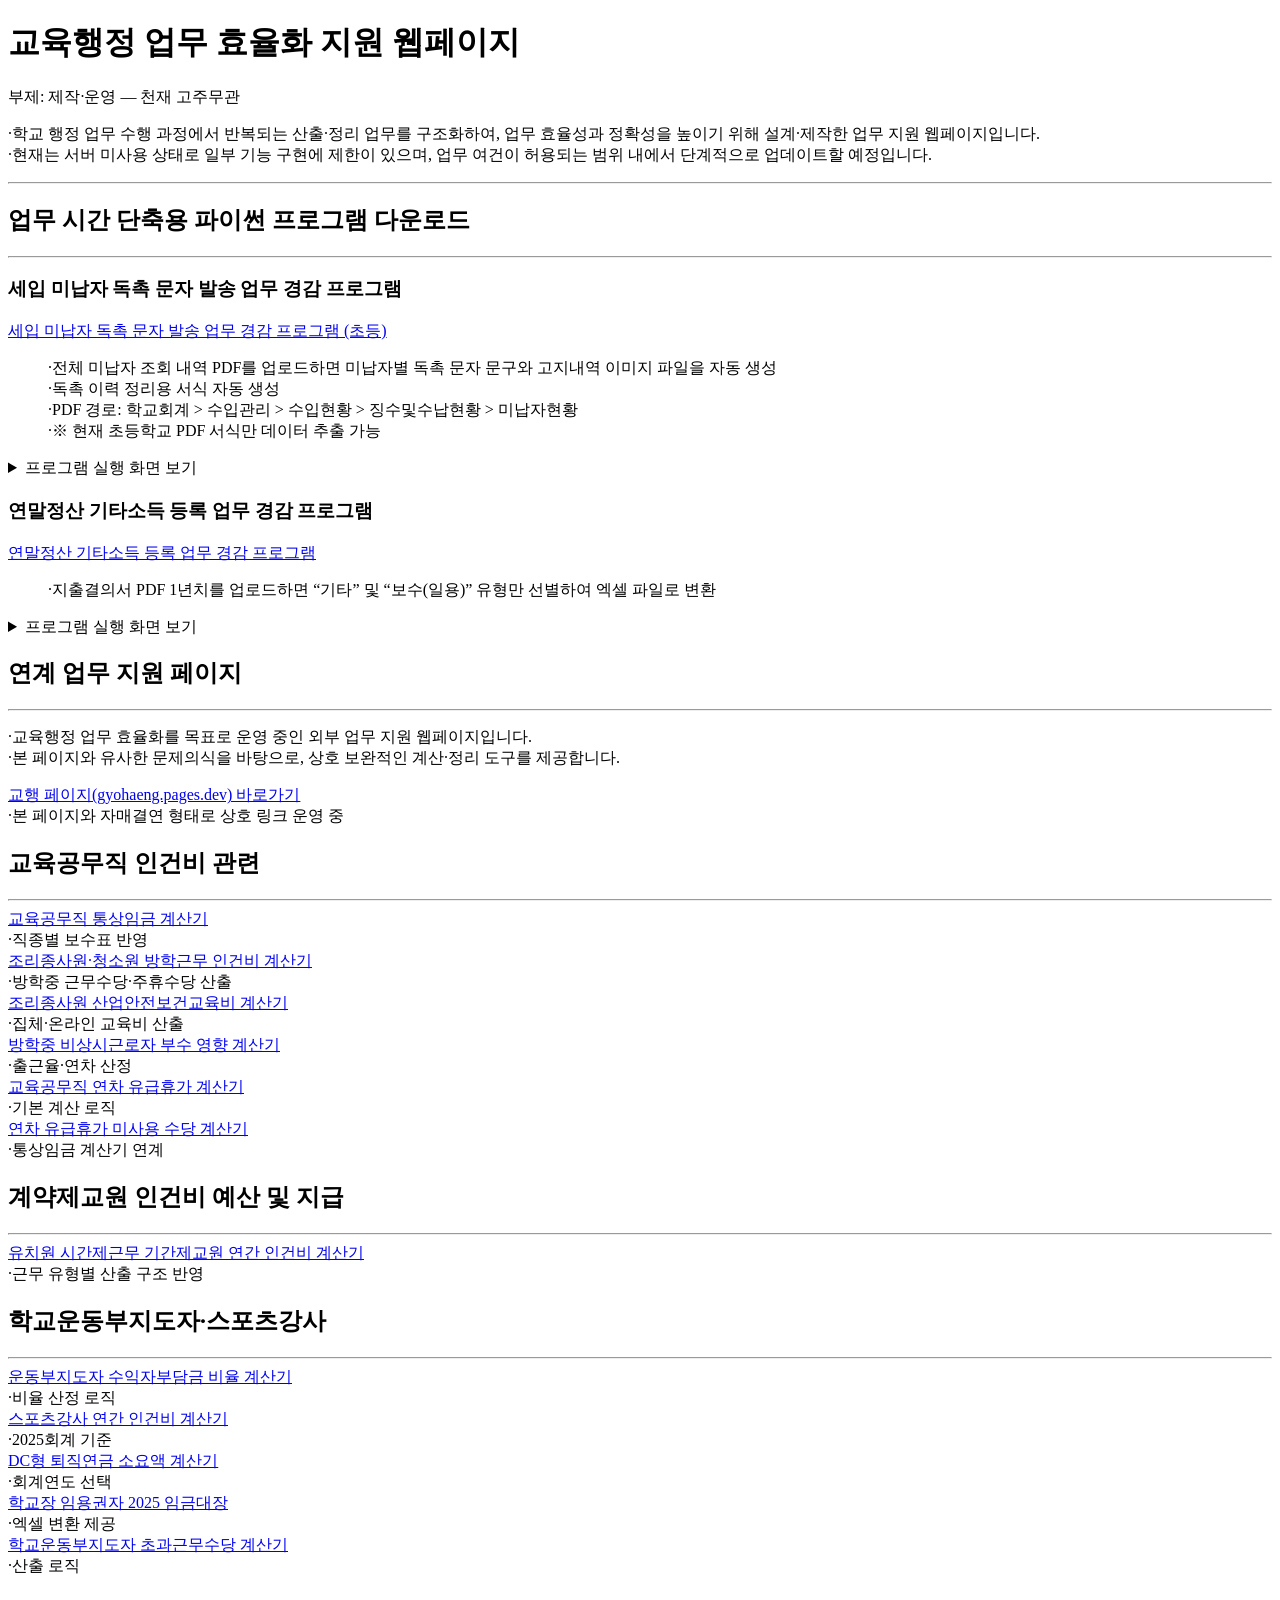
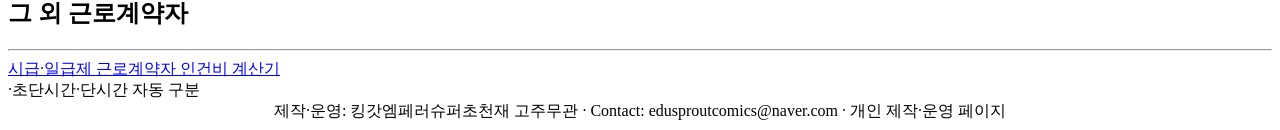
==== index.html @ b632eb67 "Update index.html" ====
<!doctype html>
<html lang="ko">
<head>
  <meta charset="utf-8" />
  <meta name="viewport" content="width=device-width, initial-scale=1" />
  <meta name="color-scheme" content="light" />
  <title>교육행정 업무 효율화 지원 웹페이지</title>

  <link rel="icon" href="/static/favicon.ico" />
  <link rel="stylesheet" href="/static/style.css" />
</head>

<body>
<main class="container">

  <h1>교육행정 업무 효율화 지원 웹페이지</h1>
  <p class="subtitle">부제: 제작·운영 — 천재 고주무관</p>

  <p class="muted">
    ·학교 행정 업무 수행 과정에서 반복되는 산출·정리 업무를 구조화하여, 업무 효율성과 정확성을 높이기 위해 설계·제작한 업무 지원 웹페이지입니다.<br/>
    ·현재는 서버 미사용 상태로 일부 기능 구현에 제한이 있으며, 업무 여건이 허용되는 범위 내에서 단계적으로 업데이트할 예정입니다.<br/>
  </p>

  <hr/>

  <!-- ========================= 다운로드 섹션 ========================= -->
  <section class="section dl-section">
    <h2 class="local-h2">업무 시간 단축용 파이썬 프로그램 다운로드</h2>
    <hr/>

    <div class="tool-grid">

      <!-- 카드 1 : 세입 미납자 독촉 -->
      <article class="tool-card">
        <header class="tool-head">
          <h3 class="tool-title">세입 미납자 독촉 문자 발송 업무 경감 프로그램</h3>
        </header>

        <a class="btn primary tool-btn" id="downloadUnpaid" href="#" download>
          세입 미납자 독촉 문자 발송 업무 경감 프로그램 (초등)
        </a>

        <div class="tool-body">
          <ul class="tool-list">
            ·전체 미납자 조회 내역 PDF를 업로드하면 미납자별 독촉 문자 문구와 고지내역 이미지 파일을 자동 생성<br/>
            ·독촉 이력 정리용 서식 자동 생성<br/>
            ·PDF 경로: 학교회계 &gt; 수입관리 &gt; 수입현황 &gt; 징수및수납현황 &gt; 미납자현황<br/>
            ·※ 현재 초등학교 PDF 서식만 데이터 추출 가능<br/>
          </ul>

          <details class="shot-details">
            <summary class="shot-summary">프로그램 실행 화면 보기</summary>
            <figure class="tool-shot">
              <img src="/static/program_unpaid_tool_02.jpg" alt="미납자 독촉 문자 생성 화면" class="tool-thumb" loading="lazy" /><br/>
              <img src="/static/program_unpaid_tool_03.jpg" alt="엑셀 문구 생성 화면" class="tool-thumb" loading="lazy" /><br/>
              <img src="/static/program_unpaid_tool_04.jpg" alt="미납 고지서 이미지 생성 화면" class="tool-thumb" loading="lazy" />
            </figure>
          </details>
        </div>
      </article>

      <!-- 카드 2 : 기타소득 -->
      <article class="tool-card">
        <header class="tool-head">
          <h3 class="tool-title">연말정산 기타소득 등록 업무 경감 프로그램</h3>
        </header>

        <a class="btn primary tool-btn" id="downloadExpense" href="#" download>
          연말정산 기타소득 등록 업무 경감 프로그램
        </a>

        <div class="tool-body">
          <ul class="tool-list">
            ·지출결의서 PDF 1년치를 업로드하면 “기타” 및 “보수(일용)” 유형만 선별하여 엑셀 파일로 변환<br/>
          </ul>

          <details class="shot-details">
            <summary class="shot-summary">프로그램 실행 화면 보기</summary>
            <figure class="tool-shot">
              <img src="/static/program_pdf_to_excel_01.jpg" alt="기타소득 PDF 엑셀 변환 실행 화면" class="tool-thumb" loading="lazy" />
            </figure>
          </details>
        </div>
      </article>

    </div>

    <script>
      const UNPAID_URL =
        "https://github.com/comicshaey/filedownloadhaey/releases/download/pdf-to-png/unpaid_tool.exe";

      const EXPENSE_URL =
        "https://github.com/comicshaey/filedownloadhaey/releases/download/pdf-to-excel/expense_pdf_to_excel_data_v260117.exe.exe";

      window.addEventListener("DOMContentLoaded", () => {
        const unpaid = document.getElementById("downloadUnpaid");
        const expense = document.getElementById("downloadExpense");
        if (unpaid) unpaid.href = UNPAID_URL;
        if (expense) expense.href = EXPENSE_URL;
      });
    </script>
  </section>

  <!-- ========================= 자매 사이트 ========================= -->
  <section class="section">
    <h2 class="local-h2">연계 업무 지원 페이지</h2>
    <hr/>

    <p class="muted">
      ·교육행정 업무 효율화를 목표로 운영 중인 외부 업무 지원 웹페이지입니다.<br/>
      ·본 페이지와 유사한 문제의식을 바탕으로, 상호 보완적인 계산·정리 도구를 제공합니다.
    </p>

    <a
      class="btn"
      href="https://gyohaeng.pages.dev"
      target="_blank"
      rel="noopener noreferrer"
    >
      교행 페이지(gyohaeng.pages.dev) 바로가기
    </a>

    <div class="btn-desc">
      ·본 페이지와 자매결연 형태로 상호 링크 운영 중
    </div>
  </section>

  <!-- ========================= 본문 계산기 섹션 ========================= -->

  <section class="section">
    <h2 class="local-h2">교육공무직 인건비 관련</h2>
    <hr/>

    <div>
      <a class="btn" href="/ordinary-wage/">교육공무직 통상임금 계산기</a>
      <div class="btn-desc">·직종별 보수표 반영</div>
    </div>

    <div>
      <a class="btn" href="/vacation-weekly-holiday-wage/">조리종사원·청소원 방학근무 인건비 계산기</a>
      <div class="btn-desc">·방학중 근무수당·주휴수당 산출</div>
    </div>

    <div>
      <a class="btn" href="/cook-industrial-safety-education-pay/">조리종사원 산업안전보건교육비 계산기</a>
      <div class="btn-desc">·집체·온라인 교육비 산출</div>
    </div>

    <div>
      <a class="btn" href="/effect-of-working-during-vacation/">방학중 비상시근로자 부수 영향 계산기</a>
      <div class="btn-desc">·출근율·연차 산정</div>
    </div>

    <div>
      <a class="btn" href="/annual-leave/">교육공무직 연차 유급휴가 계산기</a>
      <div class="btn-desc">·기본 계산 로직</div>
    </div>

    <div>
      <a class="btn" href="/annual-leave-pay/">연차 유급휴가 미사용 수당 계산기</a>
      <div class="btn-desc">·통상임금 계산기 연계</div>
    </div>
  </section>

  <section class="section">
    <h2 class="local-h2">계약제교원 인건비 예산 및 지급</h2>
    <hr/>
    <a class="btn" href="/preschool-parttime-contract-teacher/">
      유치원 시간제근무 기간제교원 연간 인건비 계산기
    </a>
    <div class="btn-desc">·근무 유형별 산출 구조 반영</div>
  </section>

  <section class="section">
    <h2 class="local-h2">학교운동부지도자·스포츠강사</h2>
    <hr/>

    <div>
      <a class="btn" href="/user-fee-ratio/">운동부지도자 수익자부담금 비율 계산기</a>
      <div class="btn-desc">·비율 산정 로직</div>
    </div>

    <div>
      <a class="btn" href="/sports-contract-teacher-budget-calculator/">스포츠강사 연간 인건비 계산기</a>
      <div class="btn-desc">·2025회계 기준</div>
    </div>

    <div>
      <a class="btn" href="/dc-retirement/">DC형 퇴직연금 소요액 계산기</a>
      <div class="btn-desc">·회계연도 선택</div>
    </div>

    <div>
      <a class="btn" href="/wage-ledger-2025/">학교장 임용권자 2025 임금대장</a>
      <div class="btn-desc">·엑셀 변환 제공</div>
    </div>

    <div>
      <a class="btn" href="/coach-ot/">학교운동부지도자 초과근무수당 계산기</a>
      <div class="btn-desc">·산출 로직</div>
    </div>
  </section>

  <section class="section">
    <h2 class="local-h2">그 외 근로계약자</h2>
    <hr/>
    <div>
      <a class="btn" href="/parttime-wage-calculator/">시급·일급제 근로계약자 인건비 계산기</a>
      <div class="btn-desc">·초단시간·단시간 자동 구분</div>
    </div>
  </section>

</main>

<footer class="site-footer">
  <div class="shell" style="text-align:center;">
    제작·운영: 킹갓엠페러슈퍼초천재 고주무관 · Contact: edusproutcomics@naver.com · 개인 제작·운영 페이지
  </div>
</footer>

<script src="/static/disable-copy.js"></script>
<script src="/static/global-loader.js?v=1"></script>
</body>
</html>
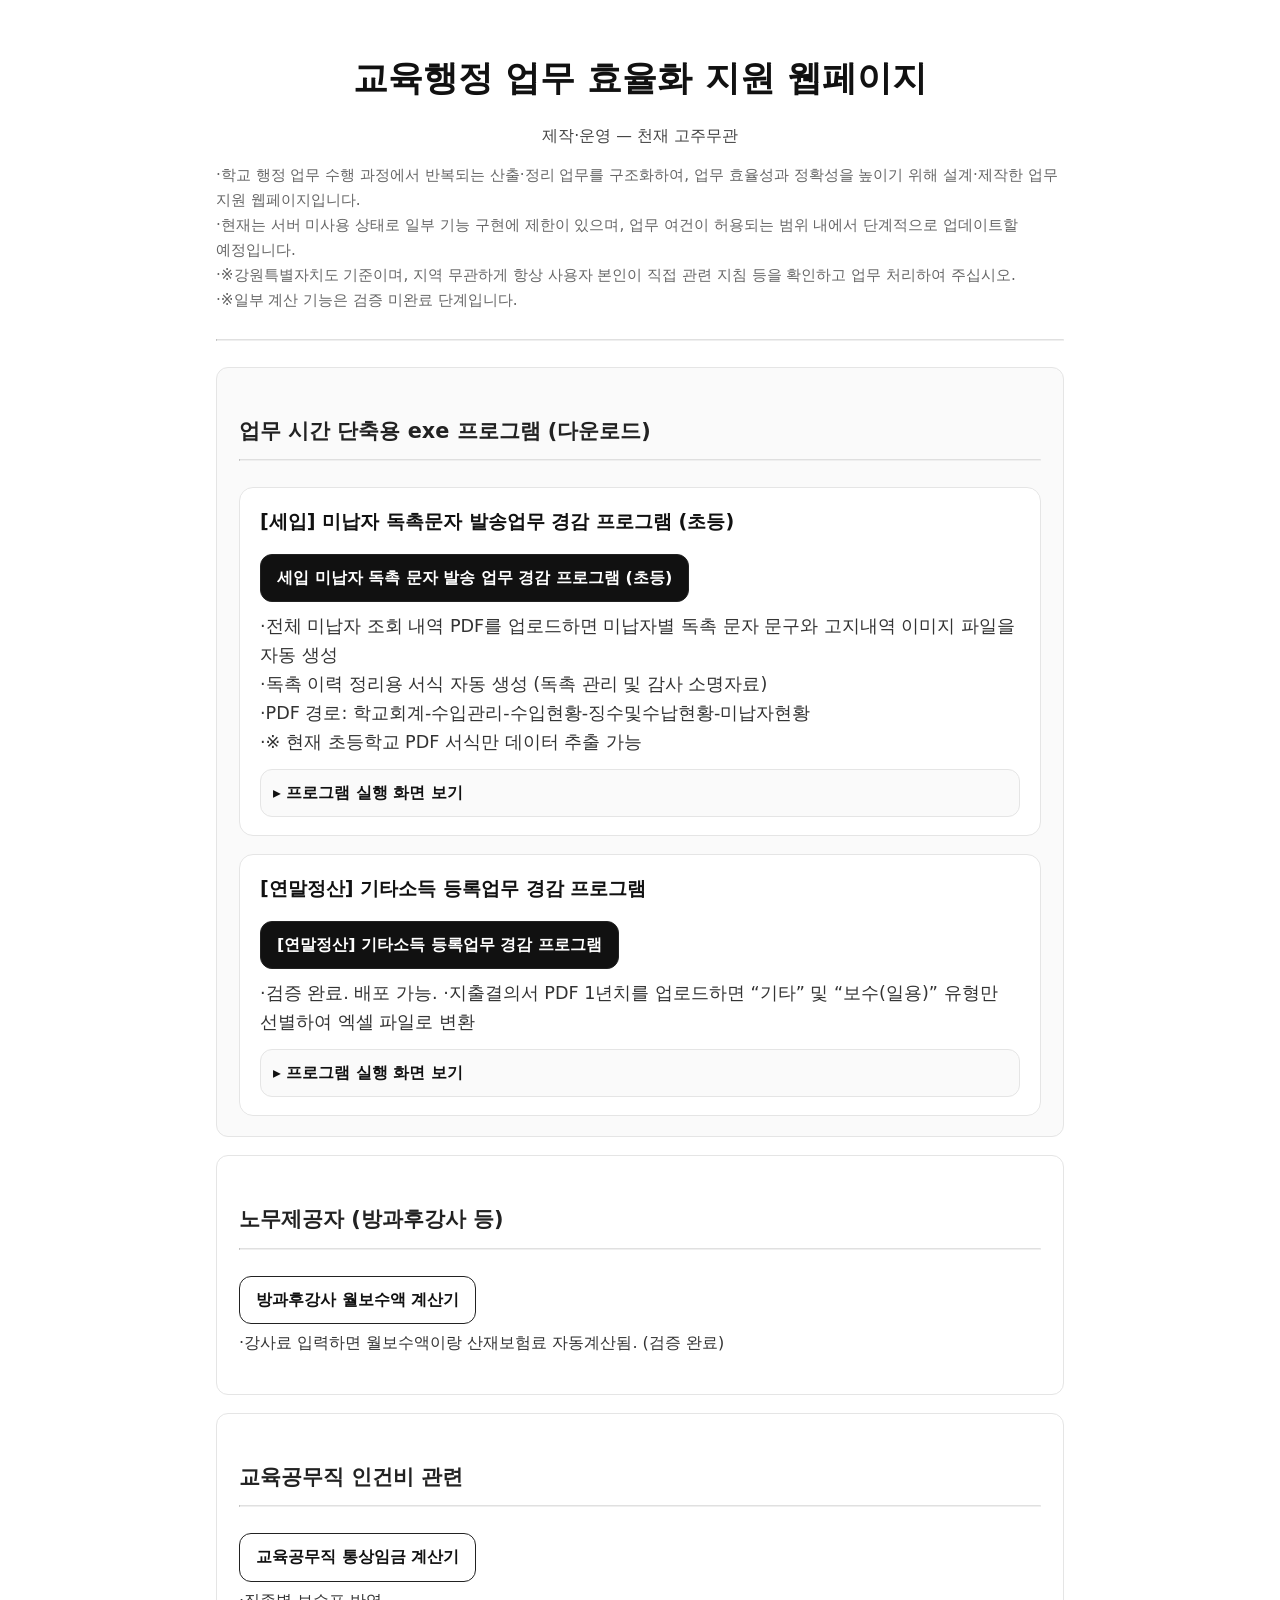
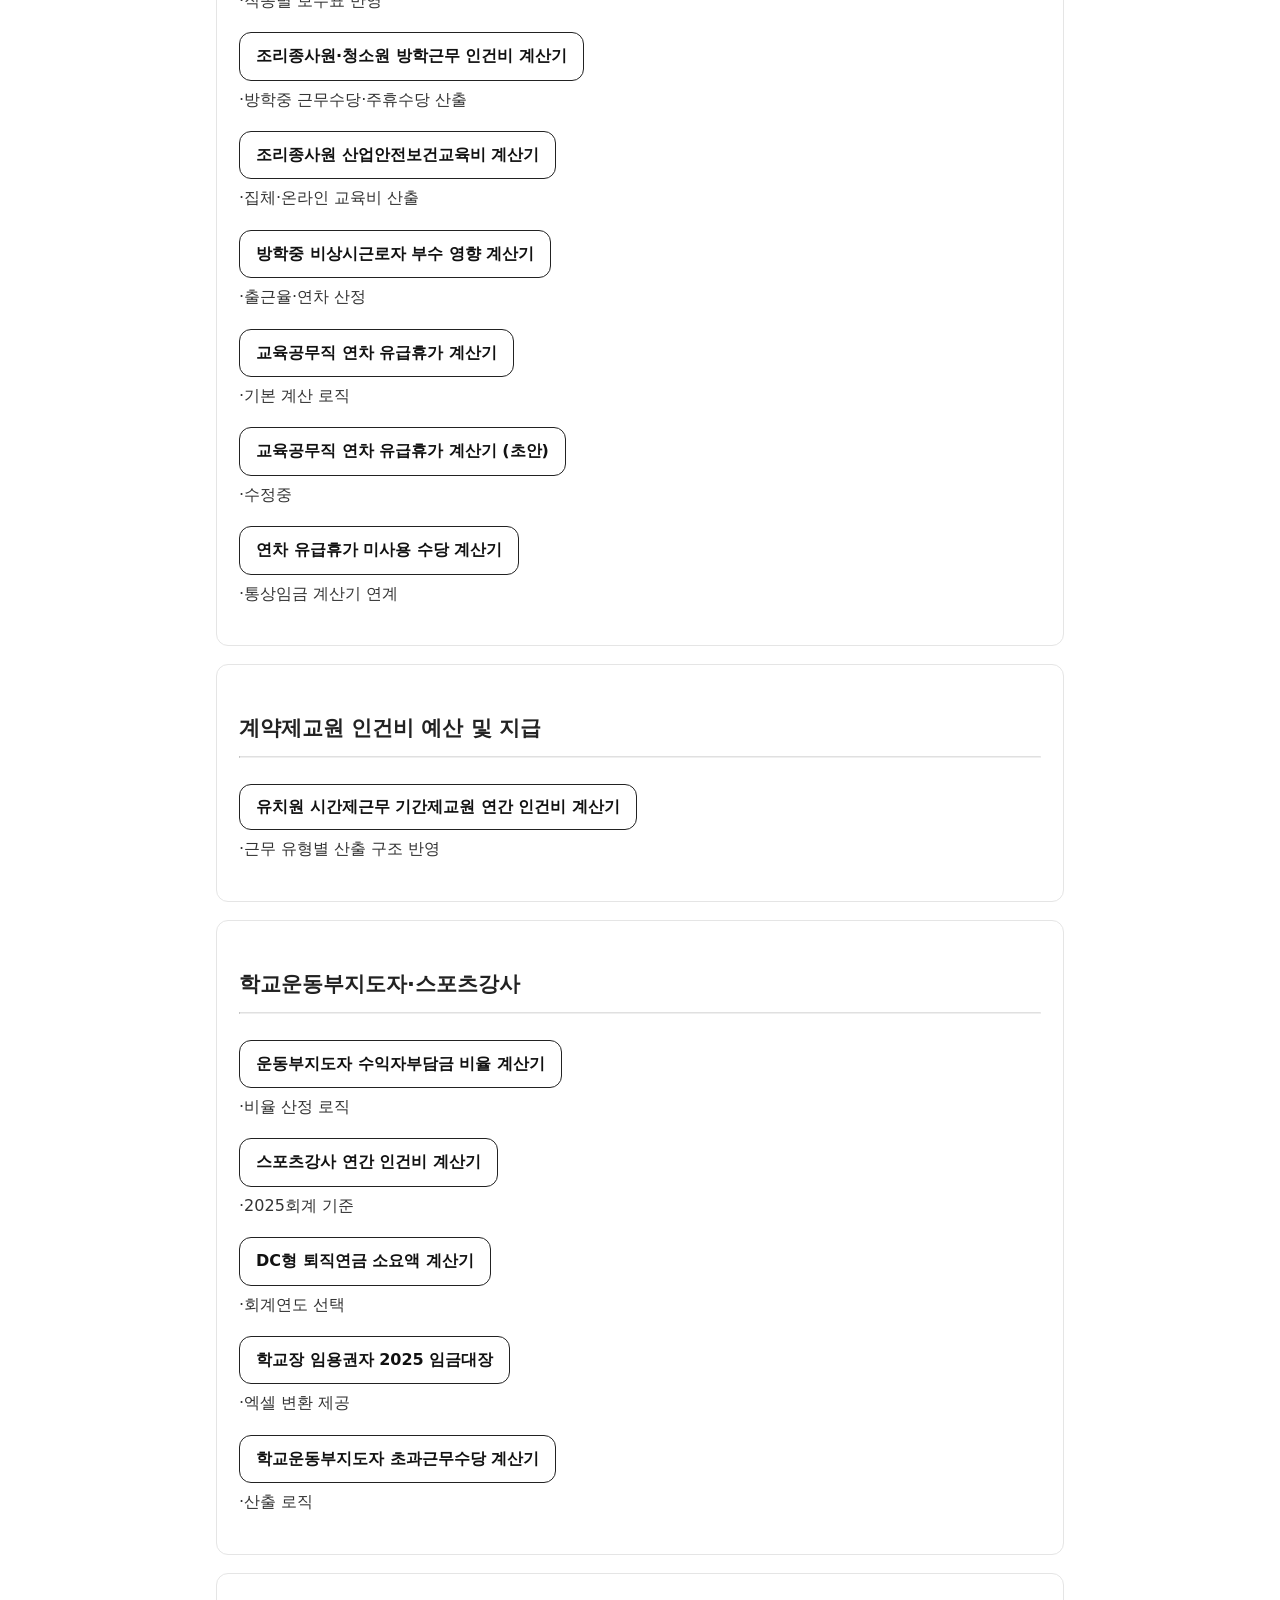
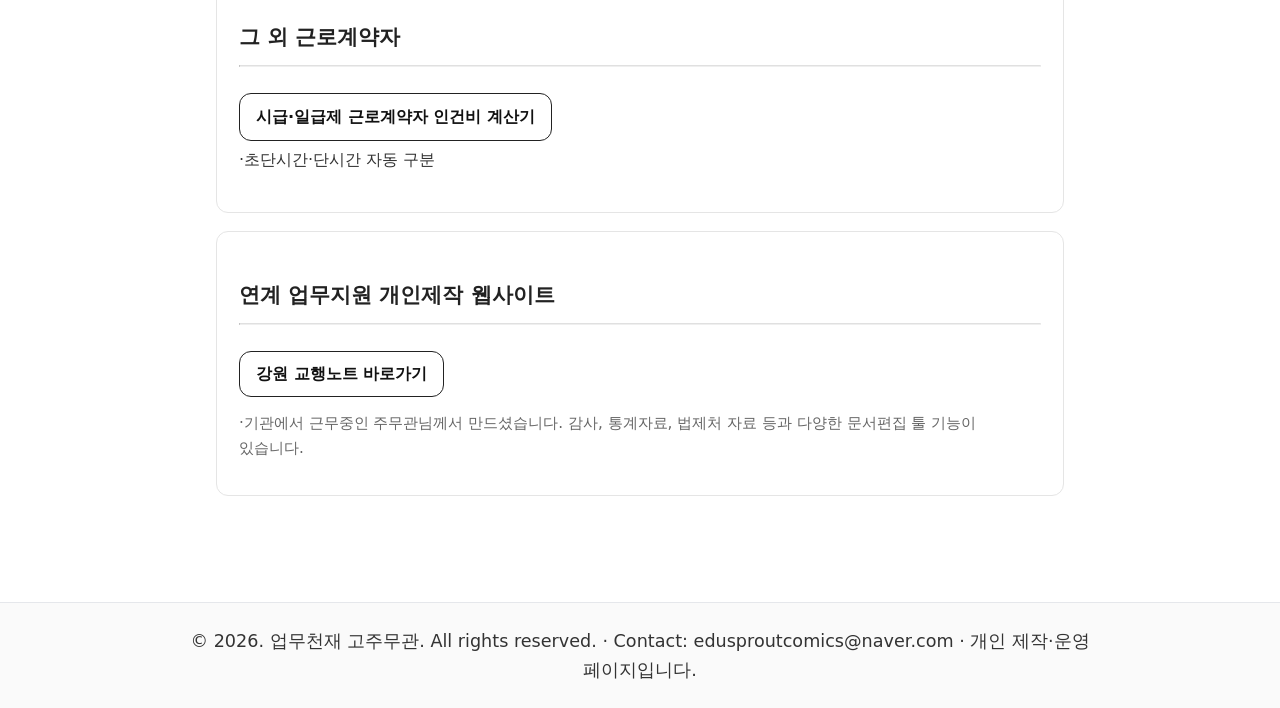
==== commit c2eafb77: "Add files via upload" ====
--- a/index.html
+++ b/index.html
@@ -14,18 +14,20 @@
 <main class="container">
 
   <h1>교육행정 업무 효율화 지원 웹페이지</h1>
-  <p class="subtitle">부제: 제작·운영 — 천재 고주무관</p>
+  <p class="subtitle">제작·운영 — 천재 고주무관</p>
 
   <p class="muted">
     ·학교 행정 업무 수행 과정에서 반복되는 산출·정리 업무를 구조화하여, 업무 효율성과 정확성을 높이기 위해 설계·제작한 업무 지원 웹페이지입니다.<br/>
     ·현재는 서버 미사용 상태로 일부 기능 구현에 제한이 있으며, 업무 여건이 허용되는 범위 내에서 단계적으로 업데이트할 예정입니다.<br/>
+    ·※강원특별자치도 기준이며, 지역 무관하게 항상 사용자 본인이 직접 관련 지침 등을 확인하고 업무 처리하여 주십시오. <br/>
+    ·※일부 계산 기능은 검증 미완료 단계입니다.
   </p>
 
   <hr/>
 
   <!-- ========================= 다운로드 섹션 ========================= -->
   <section class="section dl-section">
-    <h2 class="local-h2">업무 시간 단축용 파이썬 프로그램 다운로드</h2>
+    <h2 class="local-h2">업무 시간 단축용 exe 프로그램 (다운로드)</h2>
     <hr/>
 
     <div class="tool-grid">
@@ -33,7 +35,7 @@
       <!-- 카드 1 : 세입 미납자 독촉 -->
       <article class="tool-card">
         <header class="tool-head">
-          <h3 class="tool-title">세입 미납자 독촉 문자 발송 업무 경감 프로그램</h3>
+          <h3 class="tool-title">[세입] 미납자 독촉문자 발송업무 경감 프로그램 (초등)</h3>
         </header>
 
         <a class="btn primary tool-btn" id="downloadUnpaid" href="#" download>
@@ -43,8 +45,8 @@
         <div class="tool-body">
           <ul class="tool-list">
             ·전체 미납자 조회 내역 PDF를 업로드하면 미납자별 독촉 문자 문구와 고지내역 이미지 파일을 자동 생성<br/>
-            ·독촉 이력 정리용 서식 자동 생성<br/>
-            ·PDF 경로: 학교회계 &gt; 수입관리 &gt; 수입현황 &gt; 징수및수납현황 &gt; 미납자현황<br/>
+            ·독촉 이력 정리용 서식 자동 생성 (독촉 관리 및 감사 소명자료)<br/>
+            ·PDF 경로: 학교회계-수입관리-수입현황-징수및수납현황-미납자현황<br/>
             ·※ 현재 초등학교 PDF 서식만 데이터 추출 가능<br/>
           </ul>
 
@@ -62,15 +64,16 @@
       <!-- 카드 2 : 기타소득 -->
       <article class="tool-card">
         <header class="tool-head">
-          <h3 class="tool-title">연말정산 기타소득 등록 업무 경감 프로그램</h3>
+          <h3 class="tool-title">[연말정산] 기타소득 등록업무 경감 프로그램</h3>
         </header>
 
         <a class="btn primary tool-btn" id="downloadExpense" href="#" download>
-          연말정산 기타소득 등록 업무 경감 프로그램
+          [연말정산] 기타소득 등록업무 경감 프로그램
         </a>
 
         <div class="tool-body">
           <ul class="tool-list">
+            ·검증 완료. 배포 가능.
             ·지출결의서 PDF 1년치를 업로드하면 “기타” 및 “보수(일용)” 유형만 선별하여 엑셀 파일로 변환<br/>
           </ul>
 
@@ -87,10 +90,10 @@
 
     <script>
       const UNPAID_URL =
-        "https://github.com/comicshaey/filedownloadhaey/releases/download/pdf-to-png/unpaid_tool.exe";
+        "https://github.com/comicshaey/FILErealease/releases/download/pdf-to-png/unpaid_tool.exe";
 
       const EXPENSE_URL =
-        "https://github.com/comicshaey/filedownloadhaey/releases/download/pdf-to-excel/expense_pdf_to_excel_data_v260117.exe.exe";
+        "https://github.com/comicshaey/FILErealease/releases/download/pdf-to-excel/expense_pdf_to_excel_data_v260117.exe.exe";
 
       window.addEventListener("DOMContentLoaded", () => {
         const unpaid = document.getElementById("downloadUnpaid");
@@ -101,124 +104,138 @@
     </script>
   </section>
 
-  <!-- ========================= 자매 사이트 ========================= -->
-  <section class="section">
-    <h2 class="local-h2">연계 업무 지원 페이지</h2>
-    <hr/>
-
-    <p class="muted">
-      ·교육행정 업무 효율화를 목표로 운영 중인 외부 업무 지원 웹페이지입니다.<br/>
-      ·본 페이지와 유사한 문제의식을 바탕으로, 상호 보완적인 계산·정리 도구를 제공합니다.
-    </p>
-
+
+<!-- ========================= 본문 계산기 섹션 ========================= -->
+
+<!-- [추가] 노무제공자 섹션 (교육공무직 섹션 위에 배치) -->
+<section class="section">
+  <h2 class="local-h2">노무제공자 (방과후강사 등)</h2>
+  <hr/>
+
+  <div>
+    <a class="btn" href="/pay-afterschool-teacher/">방과후강사 월보수액 계산기</a>
+    <div class="btn-desc">
+      ·강사료 입력하면 월보수액이랑 산재보험료 자동계산됨. (검증 완료)
+    </div>
+  </div>
+</section>
+
+
+
+  <section class="section">
+    <h2 class="local-h2">교육공무직 인건비 관련</h2>
+    <hr/>
+
+    <div>
+      <a class="btn" href="/ordinary-wage/">교육공무직 통상임금 계산기</a>
+      <div class="btn-desc">·직종별 보수표 반영</div>
+    </div>
+
+    <div>
+      <a class="btn" href="/vacation-weekly-holiday-wage/">조리종사원·청소원 방학근무 인건비 계산기</a>
+      <div class="btn-desc">·방학중 근무수당·주휴수당 산출</div>
+    </div>
+
+    <div>
+      <a class="btn" href="/cook-industrial-safety-education-pay/">조리종사원 산업안전보건교육비 계산기</a>
+      <div class="btn-desc">·집체·온라인 교육비 산출</div>
+    </div>
+
+    <div>
+      <a class="btn" href="/effect-of-working-during-vacation/">방학중 비상시근로자 부수 영향 계산기</a>
+      <div class="btn-desc">·출근율·연차 산정</div>
+    </div>
+
+    <div>
+      <a class="btn" href="/annual-leave/">교육공무직 연차 유급휴가 계산기</a>
+      <div class="btn-desc">·기본 계산 로직</div>
+    </div>
+
+    <div>
+      <a class="btn" href="/annual-leave-2026-mvp/">교육공무직 연차 유급휴가 계산기 (초안)</a>
+      <div class="btn-desc">·수정중</div>
+    </div>
+
+
+
+    <div>
+      <a class="btn" href="/annual-leave-pay/">연차 유급휴가 미사용 수당 계산기</a>
+      <div class="btn-desc">·통상임금 계산기 연계</div>
+    </div>
+  </section>
+
+  <section class="section">
+    <h2 class="local-h2">계약제교원 인건비 예산 및 지급</h2>
+    <hr/>
+    <a class="btn" href="/preschool-parttime-contract-teacher/">
+      유치원 시간제근무 기간제교원 연간 인건비 계산기
+    </a>
+    <div class="btn-desc">·근무 유형별 산출 구조 반영</div>
+  </section>
+
+  <section class="section">
+    <h2 class="local-h2">학교운동부지도자·스포츠강사</h2>
+    <hr/>
+
+    <div>
+      <a class="btn" href="/user-fee-ratio/">운동부지도자 수익자부담금 비율 계산기</a>
+      <div class="btn-desc">·비율 산정 로직</div>
+    </div>
+
+    <div>
+      <a class="btn" href="/sports-contract-teacher-budget-calculator/">스포츠강사 연간 인건비 계산기</a>
+      <div class="btn-desc">·2025회계 기준</div>
+    </div>
+
+    <div>
+      <a class="btn" href="/dc-retirement/">DC형 퇴직연금 소요액 계산기</a>
+      <div class="btn-desc">·회계연도 선택</div>
+    </div>
+
+    <div>
+      <a class="btn" href="/wage-ledger-2025/">학교장 임용권자 2025 임금대장</a>
+      <div class="btn-desc">·엑셀 변환 제공</div>
+    </div>
+
+    <div>
+      <a class="btn" href="/coach-ot/">학교운동부지도자 초과근무수당 계산기</a>
+      <div class="btn-desc">·산출 로직</div>
+    </div>
+  </section>
+
+  <section class="section">
+    <h2 class="local-h2">그 외 근로계약자</h2>
+    <hr/>
+    <div>
+      <a class="btn" href="/parttime-wage-calculator/">시급·일급제 근로계약자 인건비 계산기</a>
+      <div class="btn-desc">·초단시간·단시간 자동 구분</div>
+    </div>
+  </section>
+
+
+    <!-- ========================= 도원결의 사이트 ========================= -->
+  <section class="section">
+    <h2 class="local-h2">연계 업무지원 개인제작 웹사이트</h2>
+    <hr/>
     <a
       class="btn"
       href="https://gyohaeng.pages.dev"
       target="_blank"
       rel="noopener noreferrer"
     >
-      교행 페이지(gyohaeng.pages.dev) 바로가기
+      강원 교행노트 바로가기
     </a>
-
-    <div class="btn-desc">
-      ·본 페이지와 자매결연 형태로 상호 링크 운영 중
-    </div>
-  </section>
-
-  <!-- ========================= 본문 계산기 섹션 ========================= -->
-
-  <section class="section">
-    <h2 class="local-h2">교육공무직 인건비 관련</h2>
-    <hr/>
-
-    <div>
-      <a class="btn" href="/ordinary-wage/">교육공무직 통상임금 계산기</a>
-      <div class="btn-desc">·직종별 보수표 반영</div>
-    </div>
-
-    <div>
-      <a class="btn" href="/vacation-weekly-holiday-wage/">조리종사원·청소원 방학근무 인건비 계산기</a>
-      <div class="btn-desc">·방학중 근무수당·주휴수당 산출</div>
-    </div>
-
-    <div>
-      <a class="btn" href="/cook-industrial-safety-education-pay/">조리종사원 산업안전보건교육비 계산기</a>
-      <div class="btn-desc">·집체·온라인 교육비 산출</div>
-    </div>
-
-    <div>
-      <a class="btn" href="/effect-of-working-during-vacation/">방학중 비상시근로자 부수 영향 계산기</a>
-      <div class="btn-desc">·출근율·연차 산정</div>
-    </div>
-
-    <div>
-      <a class="btn" href="/annual-leave/">교육공무직 연차 유급휴가 계산기</a>
-      <div class="btn-desc">·기본 계산 로직</div>
-    </div>
-
-    <div>
-      <a class="btn" href="/annual-leave-pay/">연차 유급휴가 미사용 수당 계산기</a>
-      <div class="btn-desc">·통상임금 계산기 연계</div>
-    </div>
-  </section>
-
-  <section class="section">
-    <h2 class="local-h2">계약제교원 인건비 예산 및 지급</h2>
-    <hr/>
-    <a class="btn" href="/preschool-parttime-contract-teacher/">
-      유치원 시간제근무 기간제교원 연간 인건비 계산기
-    </a>
-    <div class="btn-desc">·근무 유형별 산출 구조 반영</div>
-  </section>
-
-  <section class="section">
-    <h2 class="local-h2">학교운동부지도자·스포츠강사</h2>
-    <hr/>
-
-    <div>
-      <a class="btn" href="/user-fee-ratio/">운동부지도자 수익자부담금 비율 계산기</a>
-      <div class="btn-desc">·비율 산정 로직</div>
-    </div>
-
-    <div>
-      <a class="btn" href="/sports-contract-teacher-budget-calculator/">스포츠강사 연간 인건비 계산기</a>
-      <div class="btn-desc">·2025회계 기준</div>
-    </div>
-
-    <div>
-      <a class="btn" href="/dc-retirement/">DC형 퇴직연금 소요액 계산기</a>
-      <div class="btn-desc">·회계연도 선택</div>
-    </div>
-
-    <div>
-      <a class="btn" href="/wage-ledger-2025/">학교장 임용권자 2025 임금대장</a>
-      <div class="btn-desc">·엑셀 변환 제공</div>
-    </div>
-
-    <div>
-      <a class="btn" href="/coach-ot/">학교운동부지도자 초과근무수당 계산기</a>
-      <div class="btn-desc">·산출 로직</div>
-    </div>
-  </section>
-
-  <section class="section">
-    <h2 class="local-h2">그 외 근로계약자</h2>
-    <hr/>
-    <div>
-      <a class="btn" href="/parttime-wage-calculator/">시급·일급제 근로계약자 인건비 계산기</a>
-      <div class="btn-desc">·초단시간·단시간 자동 구분</div>
-    </div>
-  </section>
+    <p class="muted">
+      ·기관에서 근무중인 주무관님께서 만드셨습니다. 감사, 통계자료, 법제처 자료 등과 다양한 문서편집 툴 기능이 있습니다.
+    </p>
+  </section>
+  
 
 </main>
 
-<footer class="site-footer">
-  <div class="shell" style="text-align:center;">
-    제작·운영: 킹갓엠페러슈퍼초천재 고주무관 · Contact: edusproutcomics@naver.com · 개인 제작·운영 페이지
-  </div>
-</footer>
-
 <script src="/static/disable-copy.js"></script>
+  <script src="/static/footer.js"></script>
 <script src="/static/global-loader.js?v=1"></script>
+
 </body>
 </html>
--- a/static/style.css
+++ b/static/style.css
@@ -0,0 +1,703 @@
+/* 251204목 공통 스타일 */
+
+/* 박스 모델 통일 */
+* {
+  box-sizing: border-box;
+}
+
+/* =============================
+   기본 타이포 & 반응형 글자 크기
+   ============================= */
+html {
+  font-size: 16px; /* PC 기본 rem 기준 */
+}
+
+@media (max-width: 600px) {
+  html {
+    font-size: 15px; /* 모바일은 전체 스케일 자연스럽게 감소 */
+  }
+}
+
+body {
+  margin: 0;
+  padding: 0;
+  background: #fff;
+  color: #111;
+  font-family: system-ui, -apple-system, "Segoe UI", Roboto, "Helvetica Neue",
+    Arial, "Apple SD Gothic Neo", "Noto Sans KR", "맑은 고딕", sans-serif;
+  line-height: 1.5;
+  word-break: keep-all;
+}
+
+/* 링크 기본 */
+a {
+  text-decoration: none;
+  color: inherit;
+}
+
+/* =============================
+   전역 헤딩 계층
+   ============================= */
+
+/* 페이지 제목: 사이트 전체에서 최우선 */
+body h1 {
+  font-size: 2.2rem;
+  margin: 28px 0 18px;
+  text-align: center !important;
+  color: #111;
+  font-weight: 700;
+}
+
+/* 큰 섹션 제목 */
+body h2 {
+  font-size: 1.6rem;
+  margin: 28px 0 12px;
+  color: #222;
+  font-weight: 700;
+}
+
+/* 중간 소제목 */
+body h3 {
+  font-size: 1.4rem;
+  margin: 20px 0 10px;
+  color: #222;
+  font-weight: 600;
+}
+
+/* 소단락 제목 */
+body h4 {
+  font-size: 1.2rem;
+  margin: 16px 0 8px;
+  color: #333;
+  font-weight: 600;
+}
+
+/* =============================
+   본문 텍스트
+   ============================= */
+
+body p,
+body li,
+body div,
+body span {
+  font-size: 1.1rem;
+  line-height: 1.65;
+  color: #333;
+}
+
+body p {
+  margin: 14px 0;
+}
+
+body li {
+  margin: 4px 0;
+  line-height: 1.55;
+}
+
+ul, ol {
+  margin: 12px 0 18px;
+  padding-left: 22px;
+}
+
+body .muted {
+  font-size: 0.95rem;
+  color: #666;
+}
+
+/* =============================
+   예외 클래스(local-*)
+   ============================= */
+
+.local-h2 { font-size: 1.3rem !important; }
+.local-h3 { font-size: 1.1rem !important; }
+.local-large { font-size: 1.2rem !important; }
+.local-small { font-size: 0.9rem !important; }
+.local-tight { margin-bottom: 6px !important; }
+.local-accent { color: #0051a8 !important; }
+
+/* =============================
+   레이아웃 공통
+   ============================= */
+
+.shell {
+  max-width: 880px;
+  margin: 0 auto;
+}
+
+/* main에 컨테이너 역할(폭/패딩)을 주지 않음: .container에서 관리 */
+main {
+  margin: 0 auto;
+}
+
+.sub {
+  margin: 0.25rem 0 0;
+  font-size: 1rem;
+  color: #555;
+}
+
+/* 상단 헤더 */
+.site-header {
+  background: #fff;
+  border-bottom: 1px solid #e8e8ef;
+}
+
+.site-header .shell {
+  padding: 16px;
+}
+
+/* 섹션 카드 */
+.section {
+  border: 1px solid #e5e5e5;
+  border-radius: 12px;
+  padding: 20px 22px;
+  margin: 18px 0;
+  background: #fff;
+}
+
+/* 내부 카드 */
+.card {
+  border: 1px solid #e5e5e5;
+  border-radius: 10px;
+  padding: 14px 16px;
+  margin: 14px 0;
+  background: #fafafa;
+}
+
+/* =============================
+   레이아웃 유틸
+   ============================= */
+
+.row {
+  display: flex;
+  align-items: center;
+  gap: 8px;
+}
+
+.row.between { justify-content: space-between; }
+.row.gap { gap: 10px; }
+
+.grid {
+  display: grid;
+  gap: 12px;
+}
+
+.grid.two { grid-template-columns: repeat(auto-fit, minmax(220px, 1fr)); }
+.grid.three { grid-template-columns: repeat(auto-fit, minmax(210px, 1fr)); }
+
+@media (max-width: 640px) {
+  .row { flex-wrap: wrap; align-items: flex-start; }
+  .grid.two, .grid.three { grid-template-columns: 1fr; }
+}
+
+/* =============================
+   버튼 스타일
+   ============================= */
+
+.btn {
+  display: inline-block;
+  padding: 10px 16px;
+  border-radius: 12px;
+  border: 1px solid #222;
+  font-weight: 600;
+  font-size: 1rem;
+  color: #111;
+  background: #fff;
+  cursor: pointer;
+}
+
+.btn + .btn { margin-left: 10px; }
+.btn:hover { background: #f3f4f6; }
+
+.btn.primary { background: #111; color: #fff; }
+.btn.primary:hover { background: #000; }
+
+.btn.ghost { background: #f9fafb; border-color: #d4d4d8; }
+.btn.ghost:hover { background: #eef2ff; }
+
+.btn-desc {
+  font-size: 1rem;
+  margin: 6px 0 18px;
+  color: #333;
+}
+
+.btn-lightgrey {
+  padding: 8px 14px;
+  border-radius: 10px;
+  background: #f3f4f6;
+  border: 1px solid #d4d4d8;
+}
+
+/* 메인으로 돌아가기 */
+.home-link-wrap {
+  max-width: 880px;
+  margin: 16px auto 0;
+  padding: 0 16px;
+  display: flex;
+  justify-content: flex-start;
+  gap: 8px;
+  flex-wrap: wrap;
+}
+
+.btn-home {
+  padding: 8px 16px;
+  border: 1px solid #d1d5db;
+  border-radius: 999px;
+  background: #f9fafb;
+  font-size: 1rem;
+  white-space: nowrap;
+}
+
+.btn-home:hover {
+  background: #eef2ff;
+}
+
+/* =============================
+   푸터
+   ============================= */
+
+.site-footer {
+  border-top: 1px solid #e8e8ef;
+  margin-top: 32px;
+  padding: 16px 0 20px;
+  color: #444;
+  font-size: 1rem;
+}
+
+.site-footer p { margin: 4px 0; }
+
+/* =============================
+   입력 UI
+   ============================= */
+
+input,
+select,
+button,
+textarea {
+  font: inherit;
+}
+
+input[type="text"],
+input[type="number"],
+input[type="time"],
+input[type="date"],
+select,
+textarea {
+  padding: 10px 12px;
+  border: 1px solid #d9d9e3;
+  border-radius: 12px;
+  background: #f9fafb;
+  outline: none;
+  min-width: 0;
+  box-shadow: 0 0 0 1px rgba(0, 0, 0, 0.02);
+}
+
+input:focus,
+select:focus,
+textarea:focus {
+  border-color: #b4b4d0;
+  box-shadow: 0 0 0 2px rgba(180, 180, 208, 0.25);
+  background: #fff;
+}
+
+input:disabled,
+select:disabled,
+textarea:disabled {
+  background: #f6f7fb;
+  color: #888;
+}
+
+.numeric { text-align: right; }
+
+/* =============================
+   구분선(hr)
+   ============================= */
+
+hr {
+  border-top: 1px solid #ddd;
+  margin: 26px 0;
+  opacity: 0.9;
+}
+
+body h2 + hr {
+  margin-top: 10px !important;
+}
+
+/* =============================
+   테이블 스타일
+   ============================= */
+
+.table-wrap,
+.table-wrapper {
+  width: 100%;
+  max-width: 100%;
+  overflow-x: auto;
+  -webkit-overflow-scrolling: touch;
+  margin: 12px 0;
+  padding-bottom: 6px;
+}
+
+.table-wrap table,
+.table-wrapper table {
+  min-width: 800px;
+  border-collapse: collapse;
+}
+
+.sheetlike {
+  width: 100%;
+  border-collapse: collapse;
+  font-size: 1rem;
+  background: #fff;
+}
+
+.sheetlike th,
+.sheetlike td {
+  border: 1px solid #e5e7eb;
+  padding: 8px 10px;
+}
+
+.sheetlike th {
+  background: #f9fafb;
+  font-weight: 600;
+}
+
+/* =============================
+   ↓↓↓ 요청사항 적용 부분 ↓↓↓
+   simple-table 정렬
+   ============================= */
+
+.simple-table th {
+  text-align: left;
+}
+
+.simple-table td {
+  text-align: right;
+  padding-right: 4px;
+}
+
+.note {
+  margin-top: 8px;
+  font-size: 1rem;
+  color: #555;
+}
+
+/* =============================
+   header/footer 레이아웃 통일
+   ============================= */
+
+.site-header .shell,
+.site-footer .shell {
+  max-width: 880px;
+  margin: 0 auto;
+  padding: 0 16px;
+}
+
+/* 모든 셀렉트 박스가 그리드 밖으로 넘치지 않도록 강제 */
+.field select {
+  max-width: 100%;
+  width: 100%;
+  box-sizing: border-box;
+}
+
+/* =========================================================
+   index.html 전용(기존 인라인 스타일 제거 후 통합)
+   ========================================================= */
+
+/* main 컨테이너 */
+.container {
+  max-width: 880px;
+  margin: 0 auto;
+  padding: 24px 16px;
+}
+
+/* index 서브타이틀 */
+.subtitle {
+  margin: 0 0 12px;
+  color: #444;
+  font-size: 0.98rem;
+  text-align: center;
+}
+
+/* 다운로드 섹션 약간 강조 */
+.dl-section {
+  background: #fafafa;
+}
+
+/* 다운로드 섹션 설명(간격만) */
+.dl-desc {
+  margin: 0 0 10px;
+}
+
+/* 다운로드 섹션 - 프로그램 스크린샷 */
+.dl-shot{
+  margin: 14px 0 0;
+  padding: 12px;
+  border: 1px solid #e5e5e5;
+  border-radius: 12px;
+  background: #fff;
+}
+
+.dl-shot img{
+  display: block;
+  width: 100%;
+  height: auto;
+  border-radius: 10px;
+}
+
+/* 캡션: 이미지 위 배치 기준 */
+.dl-caption{
+  margin: 0 0 8px;
+  font-size: 0.95rem;
+  color: #666;
+}
+
+/* =================================================
+   업무 경감 프로그램 카드형 UI
+   ================================================= */
+
+.tool-grid {
+  display: grid;
+  gap: 18px;
+}
+
+.tool-card {
+  border: 1px solid #e5e5e5;
+  border-radius: 14px;
+  padding: 18px 20px;
+  background: #fff;
+}
+
+.tool-head { margin-bottom: 10px; }
+
+.tool-title {
+  font-size: 1.2rem;
+  font-weight: 700;
+  margin: 0 0 4px;
+  color: #111;
+}
+
+.tool-sub {
+  font-size: 0.95rem;
+  color: #555;
+  margin: 0;
+}
+
+.tool-body { margin-top: 10px; }
+
+.tool-list {
+  margin: 0 0 12px;
+  padding-left: 0;
+  list-style: none;
+}
+
+.tool-list li {
+  font-size: 0.95rem;
+  color: #333;
+  margin: 4px 0;
+}
+
+.tool-btn { margin-top: 6px; }
+
+.tool-shot {
+  margin-top: 14px;
+  padding: 10px;
+  border-radius: 12px;
+  background: #fafafa;
+  border: 1px solid #e5e5e5;
+}
+
+.tool-caption {
+  margin: 0 0 8px;
+  font-size: 0.9rem;
+  color: #666;
+}
+
+.tool-shot img {
+  width: 100%;
+  height: auto;
+  border-radius: 10px;
+  display: block;
+}
+
+@media (max-width: 640px) {
+  .tool-card { padding: 16px; }
+}
+
+
+/* ===============================
+   이미지 오버플로우 강제 방지
+   =============================== */
+
+/* 카드/섹션 내부에서 넘침 차단 */
+.section,
+.tool-card,
+.tool-shot {
+  overflow-x: hidden;
+}
+
+/* 스크린샷 래퍼 패딩 제거 */
+.tool-shot {
+  padding: 0;
+  margin-top: 14px;
+  border-radius: 12px;
+  background: #fafafa;
+  border: 1px solid #e5e5e5;
+}
+
+/* 이미지: 절대 안 넘치게 */
+.tool-shot img {
+  display: block;
+  width: 100%;
+  max-width: 100%;
+  height: auto;
+  border-radius: 10px;
+}
+
+/* 모바일에서 혹시 모를 계산 오차 추가 차단 */
+@media (max-width: 640px) {
+  .tool-shot img {
+    width: 100%;
+    max-width: 100vw;
+  }
+}
+
+/* 썸네일 */
+.tool-thumb {
+  display: block;
+  width: 100%;
+  max-width: 100%;
+  height: auto;
+  border-radius: 10px;
+  cursor: zoom-in;
+}
+
+/* 모달 */
+.img-modal {
+  display: none;
+  position: fixed;
+  inset: 0;
+  z-index: 9999;
+}
+
+.img-modal-backdrop {
+  position: absolute;
+  inset: 0;
+  background: rgba(0, 0, 0, 0.65);
+}
+
+.img-modal-stage {
+  position: absolute;
+  inset: 0;
+  overflow: hidden;
+  touch-action: none; /* 핀치/드래그 제어를 JS에서 수행 */
+}
+
+.img-modal-content {
+  position: absolute;
+  top: 50%;
+  left: 50%;
+  max-width: 92vw;
+  max-height: 92vh;
+  transform: translate(0px, 0px) scale(1);
+  transform-origin: center center;
+  translate: -50% -50%;
+  border-radius: 12px;
+  background: #fff;
+  cursor: zoom-out;
+  will-change: transform;
+}
+
+.img-modal-close {
+  position: absolute;
+  top: 14px;
+  right: 14px;
+  width: 40px;
+  height: 40px;
+  border-radius: 999px;
+  border: 1px solid rgba(255,255,255,0.35);
+  background: rgba(0,0,0,0.45);
+  color: #fff;
+  font-size: 28px;
+  line-height: 36px;
+  cursor: pointer;
+}
+
+.img-modal-hint {
+  position: absolute;
+  left: 50%;
+  bottom: 14px;
+  transform: translateX(-50%);
+  padding: 6px 10px;
+  border-radius: 999px;
+  background: rgba(0,0,0,0.45);
+  color: #fff;
+  font-size: 0.9rem;
+}
+
+/* ===============================
+   실행화면 접기/펼치기
+   =============================== */
+
+.shot-details {
+  margin-top: 12px;
+  border: 1px solid #e5e5e5;
+  border-radius: 12px;
+  background: #fafafa;
+  padding: 10px 12px;
+}
+
+/* summary 기본 화살표는 유지해도 되고, 커스텀도 가능 */
+.shot-summary {
+  cursor: pointer;
+  font-weight: 700;
+  color: #111;
+  font-size: 0.98rem;
+  list-style: none;
+}
+
+/* 크롬/사파리 기본 마커 숨기고 싶으면 사용 */
+.shot-summary::-webkit-details-marker {
+  display: none;
+}
+
+.shot-summary::before {
+  content: "▸ ";
+}
+
+.shot-details[open] .shot-summary::before {
+  content: "▾ ";
+}
+
+.shot-summary:hover {
+  text-decoration: underline;
+}
+
+/* 펼쳤을 때 내부 여백 */
+.shot-details[open] .tool-shot {
+  margin-top: 10px;
+}
+
+/* figure 기본 여백 제거 */
+.tool-shot {
+  margin: 0;
+  padding: 0;
+  border: 0;
+  background: transparent;
+}
+
+
+.site-footer {
+  margin-top: 64px;
+  padding: 24px 16px;
+  border-top: 1px solid #e5e7eb;
+  background: #fafafa;
+  color: #6b7280;
+  font-size: 0.875rem;
+}
+
+.site-footer .shell {
+  max-width: 1024px;
+  margin: 0 auto;
+  text-align: center;
+  line-height: 1.6;
+}
+
